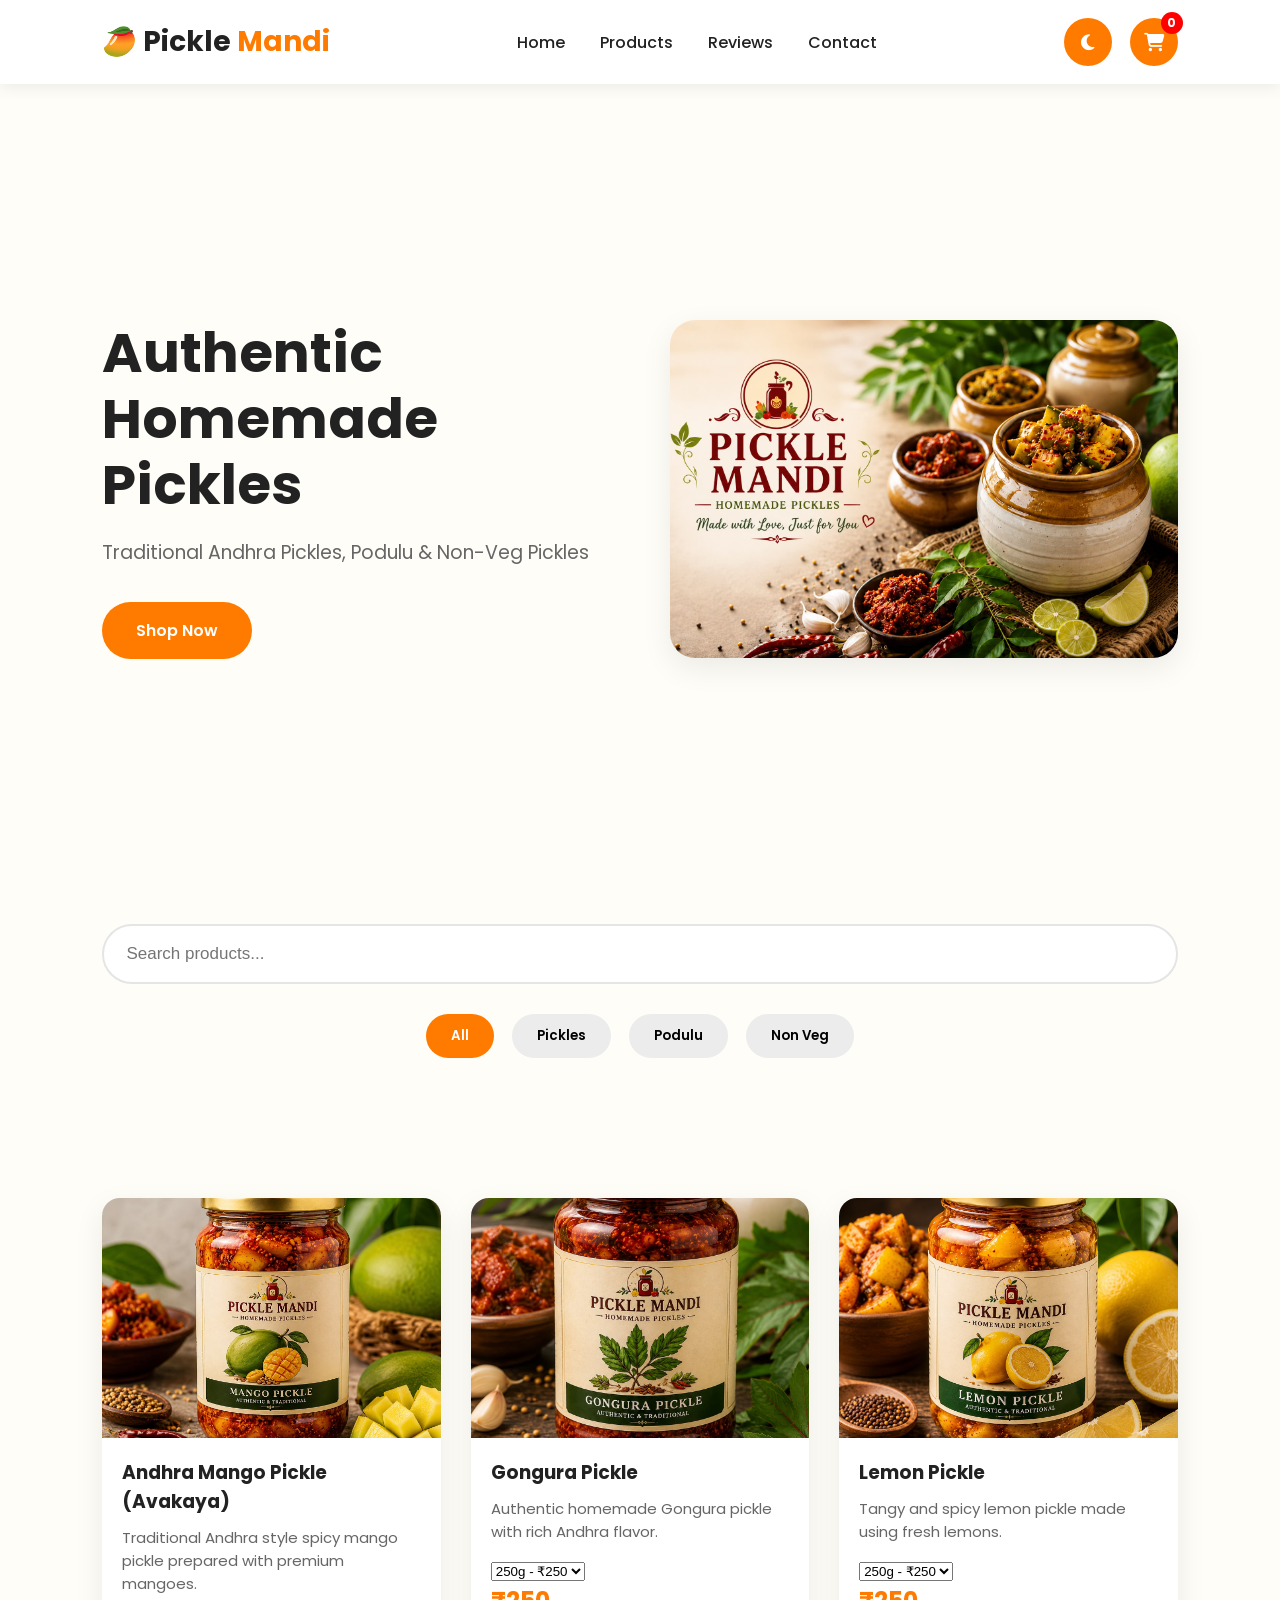
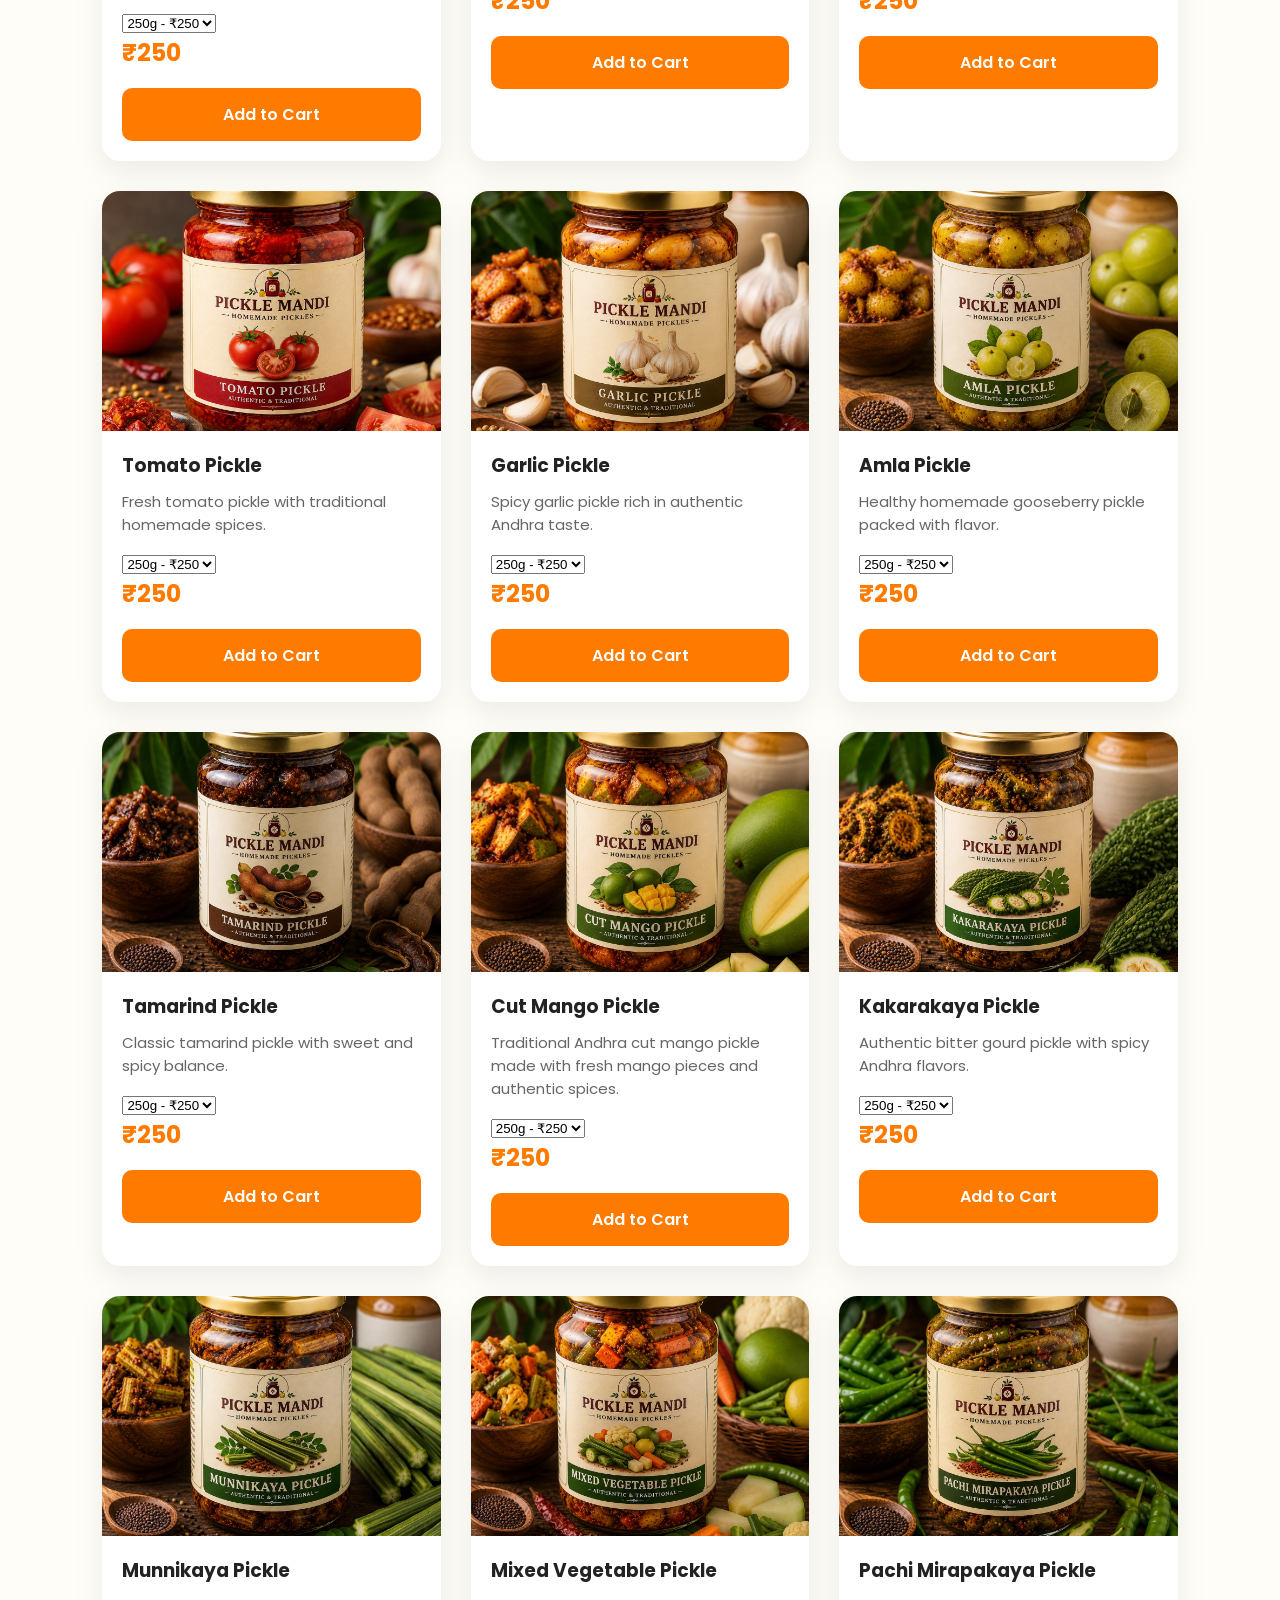
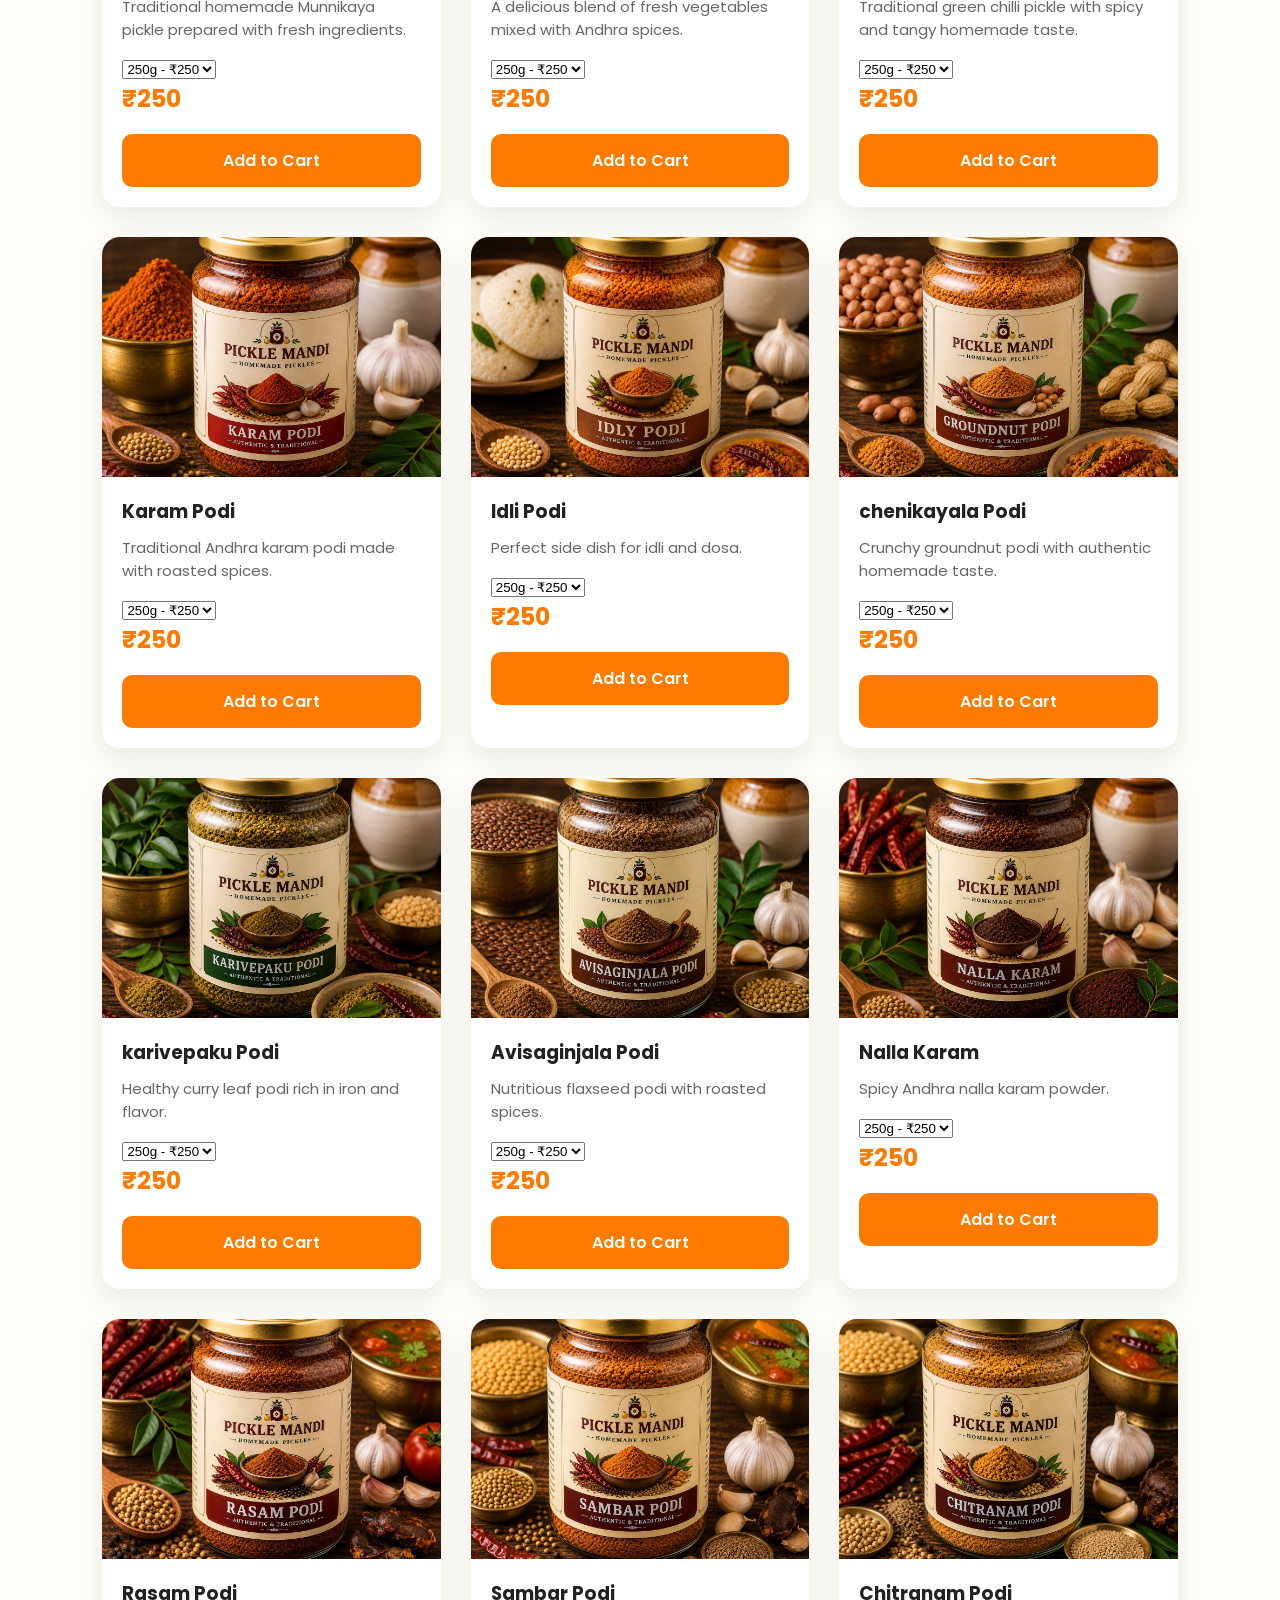
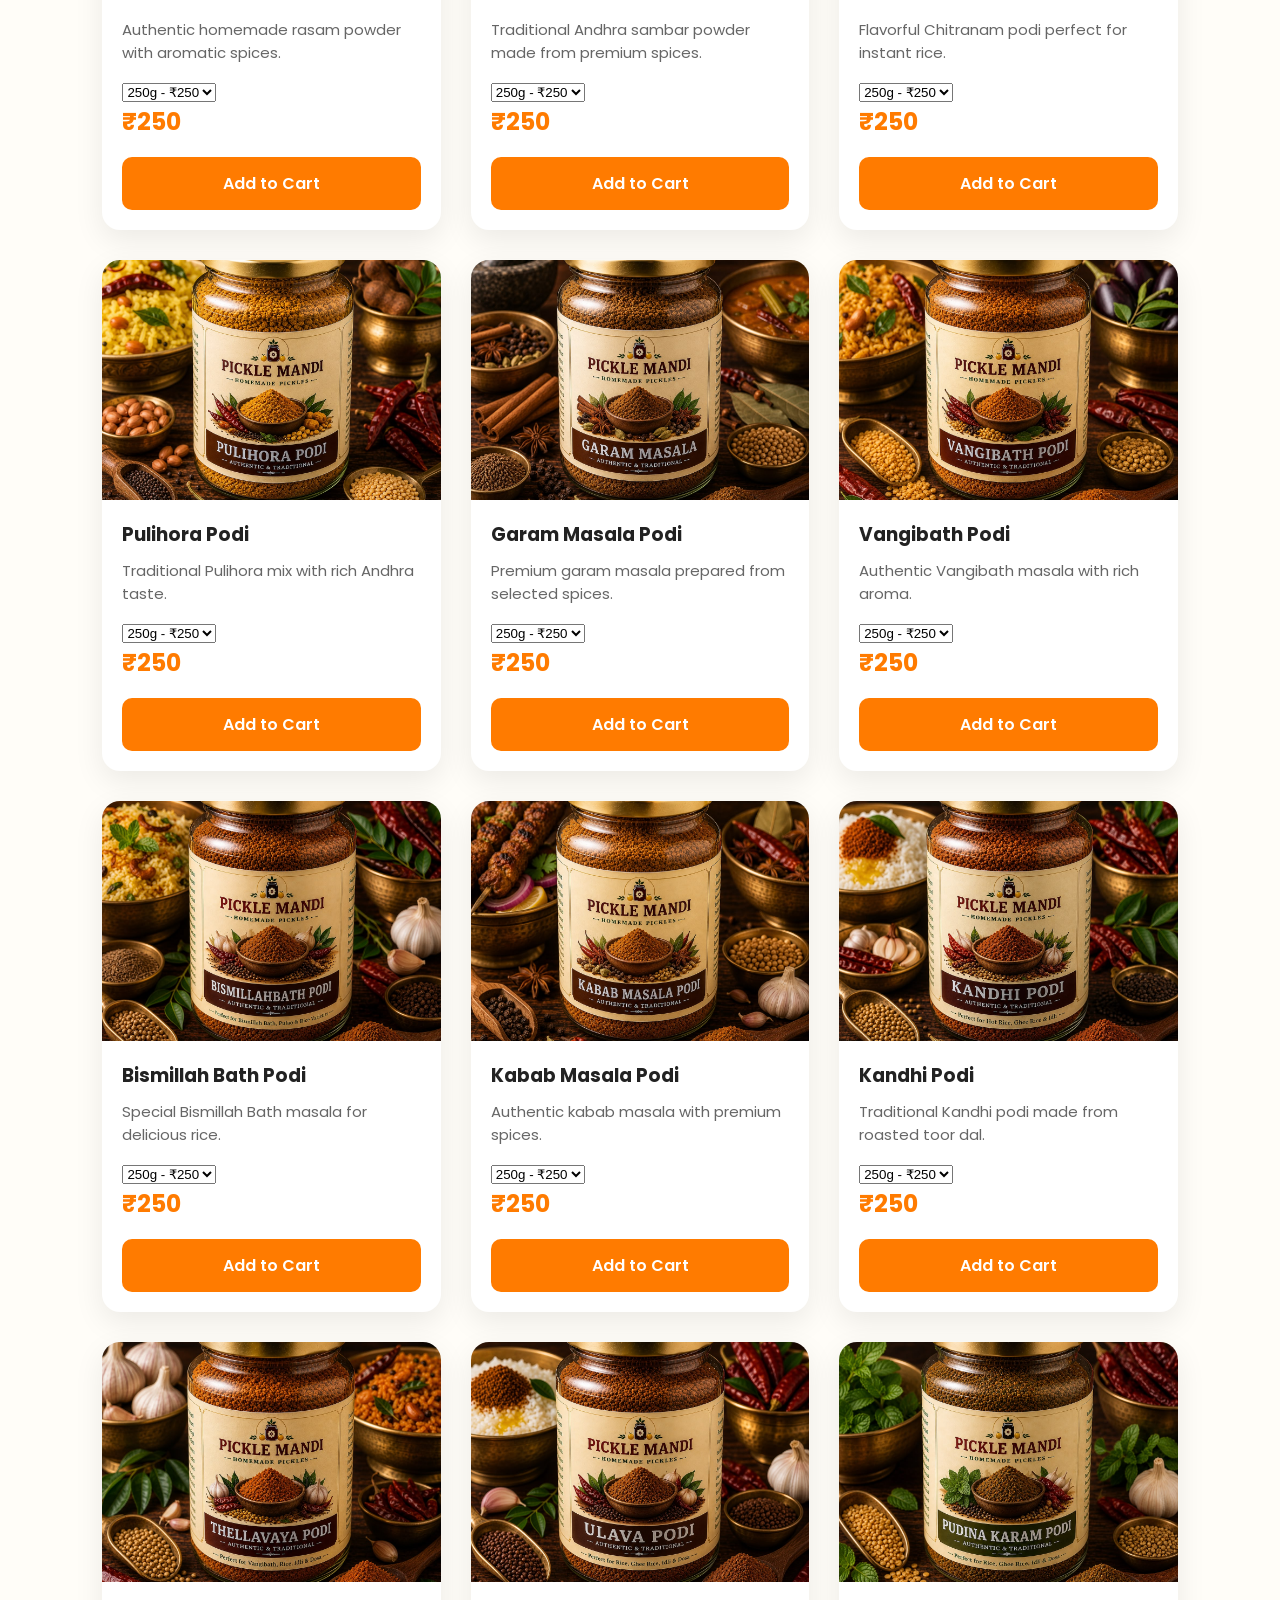
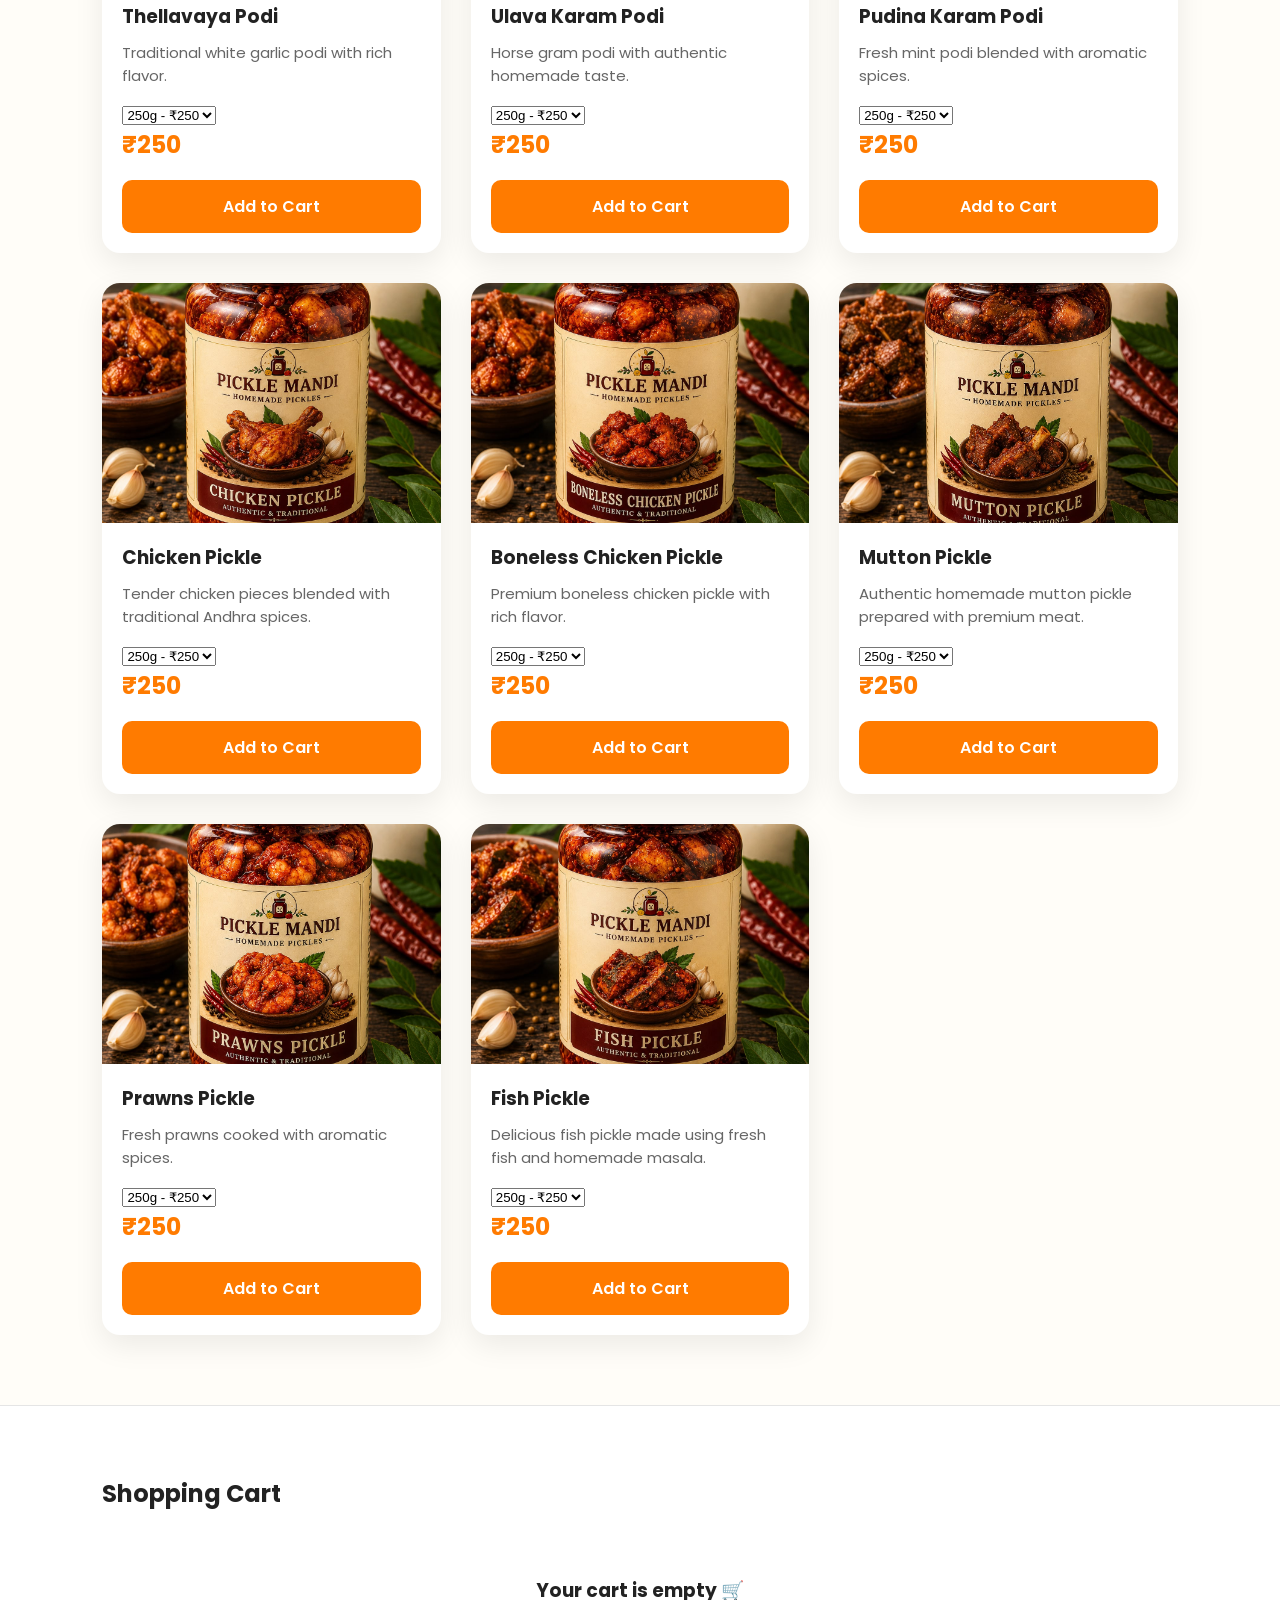
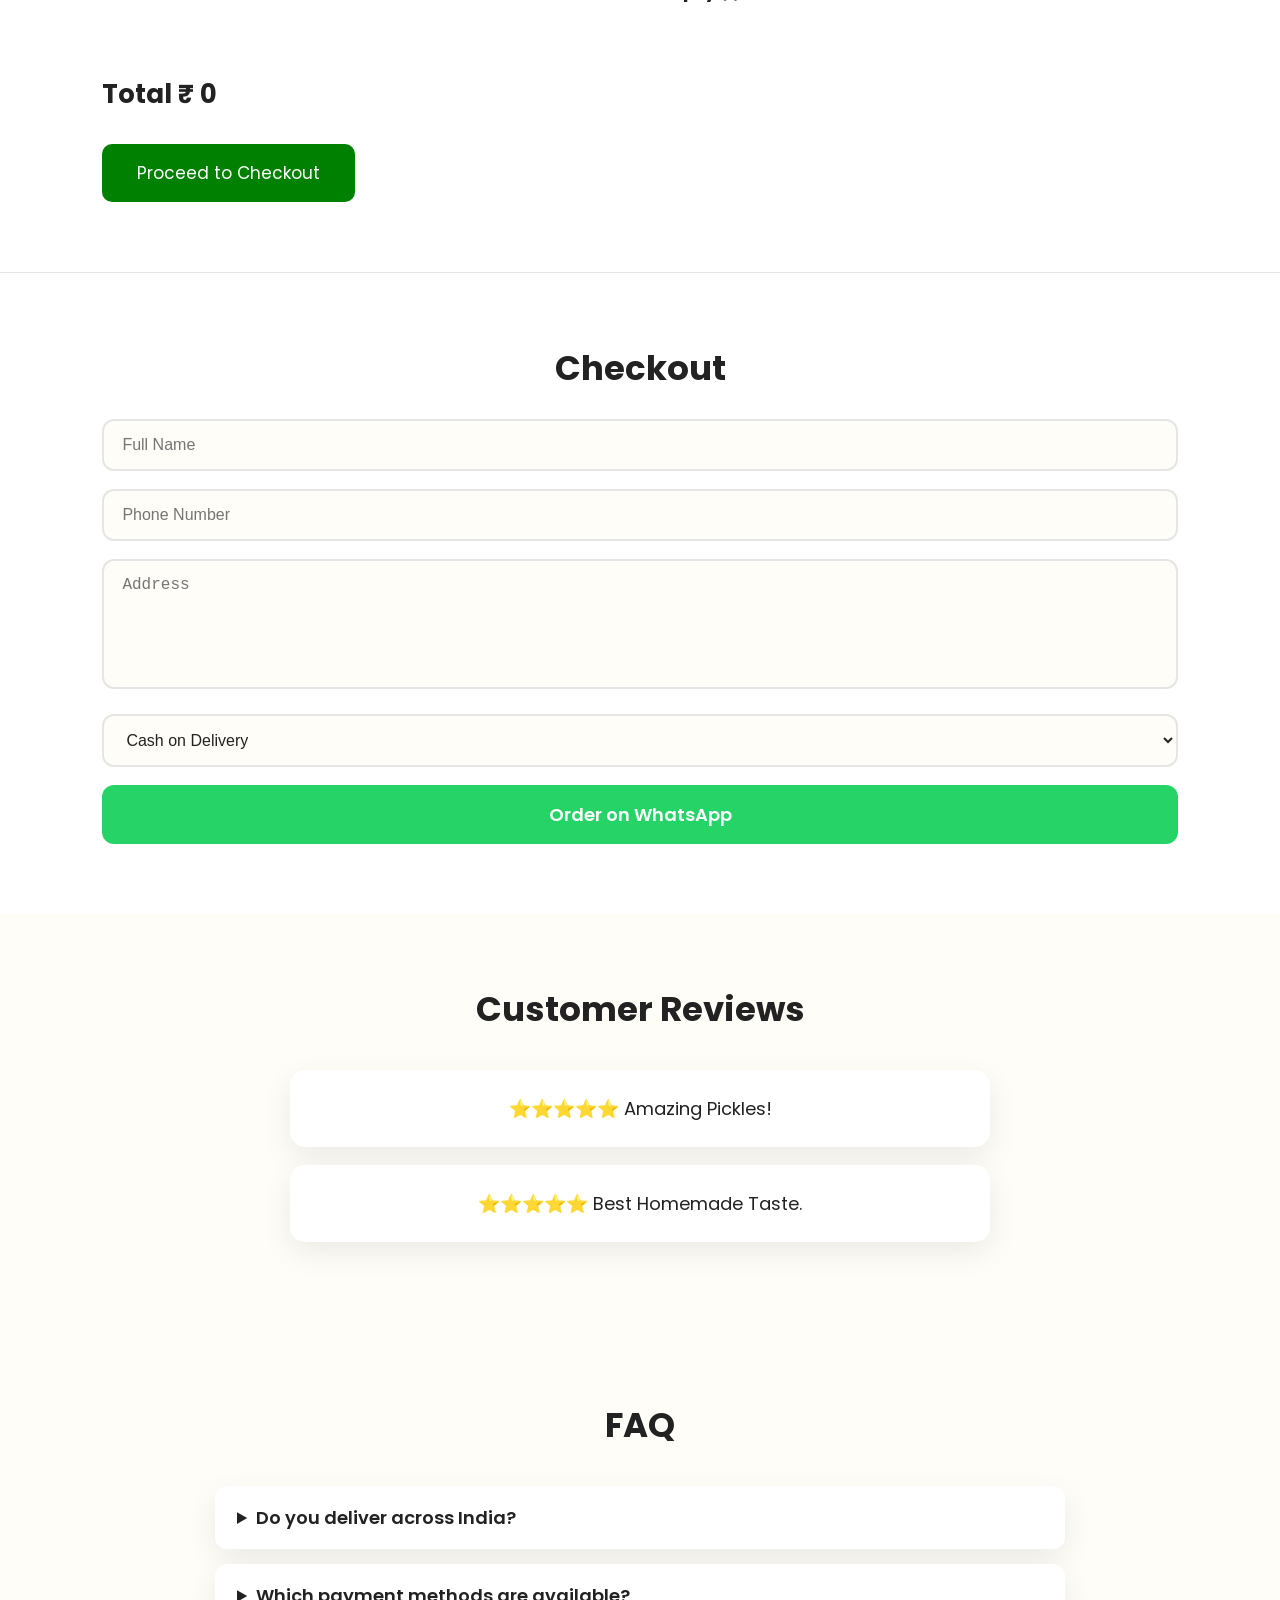
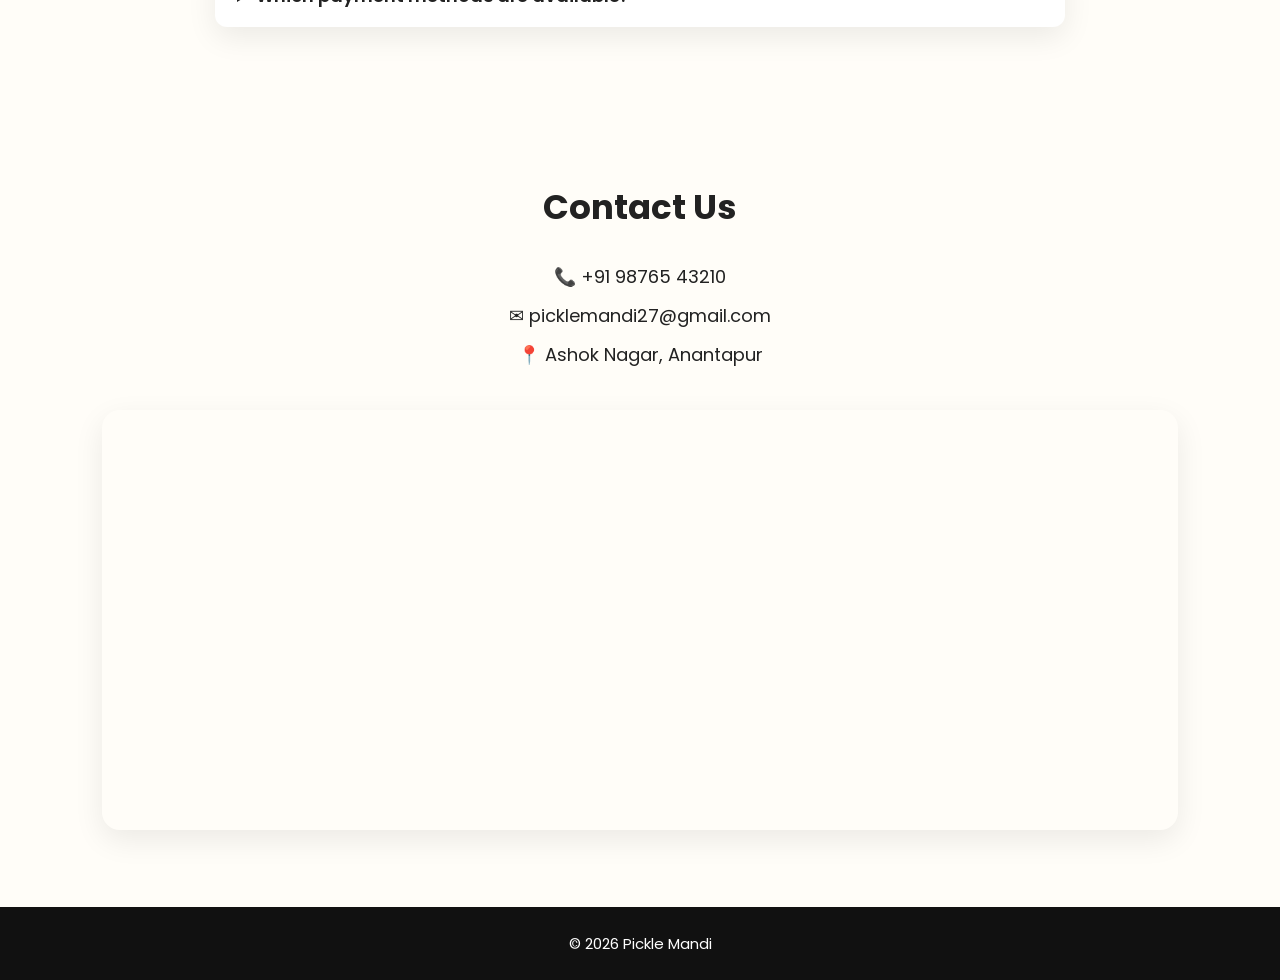
==== index.html @ 363d0252 "Add files via upload" ====
<!DOCTYPE html>
<html lang="en">
<head>
    <meta charset="UTF-8">
    <meta name="viewport" content="width=device-width, initial-scale=1.0">
    <title>Pickle Mandi</title>

    <link rel="stylesheet" href="style.css">

    <link rel="stylesheet"
    href="https://cdnjs.cloudflare.com/ajax/libs/font-awesome/6.6.0/css/all.min.css">
</head>

<body>

<header>

<nav class="navbar">

<div class="logo">

🥭 Pickle <span>Mandi</span>

</div>

<ul class="nav-links">

<li><a href="#home">Home</a></li>
<li><a href="#products">Products</a></li>
<li><a href="#reviews">Reviews</a></li>
<li><a href="#contact">Contact</a></li>

</ul>

<div class="nav-icons">

<button id="darkModeBtn">

<i class="fa-solid fa-moon"></i>

</button>

<button id="cartBtn">

<i class="fa-solid fa-cart-shopping"></i>

<span id="cartCount">0</span>

</button>

</div>

</nav>

</header>

<section class="hero" id="home">

<div class="hero-text">

<h1>

Authentic Homemade Pickles

</h1>

<p>

Traditional Andhra Pickles, Podulu & Non-Veg Pickles

</p>

<a href="#products" class="shop-btn">

Shop Now

</a>

</div>

<div class="hero-image">

 <img src="images/hero.jpeg" alt="Pickle Mandi Hero">

</div>

</section>

<section class="search-section">

<input

type="text"

id="search"

placeholder="Search products...">

</section>

<section class="categories">

<button class="category active">

All

</button>

<button class="category">

Pickles

</button>

<button class="category">

Podulu

</button>

<button class="category">

Non Veg

</button>

</section>

<section id="products">

<div id="productContainer">

<!-- Products loaded from products.js -->

</div>

</section>

<section id="cartSection">

<h2>

Shopping Cart

</h2>

<div id="cartItems">

Your cart is empty.

</div>

<div class="cart-total">

Total ₹

<span id="totalPrice">

0

</span>

</div>

<button id="checkoutBtn">

Proceed to Checkout

</button>

</section>

<section id="checkout">

<h2>

Checkout

</h2>

<input

type="text"

id="customerName"

placeholder="Full Name">

<input

type="tel"

id="customerPhone"

placeholder="Phone Number">

<textarea

id="customerAddress"

placeholder="Address"></textarea>

<select id="payment">

<option>

Cash on Delivery

</option>

<option>

UPI

</option>

</select>

<button id="whatsappOrder">

Order on WhatsApp

</button>

</section>

<section id="reviews">

<h2>

Customer Reviews

</h2>

<div class="review">

⭐⭐⭐⭐⭐ Amazing Pickles!

</div>

<div class="review">

⭐⭐⭐⭐⭐ Best Homemade Taste.

</div>

</section>

<section id="faq">

<h2>

FAQ

</h2>

<details>

<summary>

Do you deliver across India?

</summary>

<p>

Yes.

</p>

</details>

<details>

<summary>

Which payment methods are available?

</summary>

<p>

UPI & Cash on Delivery.

</p>

</details>

</section>

<section id="contact">

<h2>

Contact Us

</h2>

<p>

📞 +91 98765 43210

</p>

<p>

✉ picklemandi27@gmail.com

</p>

<p>

📍 Ashok Nagar, Anantapur

</p>

<iframe

src="https://www.google.com/maps?q=Anantapur&output=embed">

</iframe>

</section>

<footer>

© 2026 Pickle Mandi

</footer>

<script src="products.js"></script>
<script src="script.js"></script>

</body>
</html>
---- style.css ----
/*==================================================
            PICKLE MANDI STYLE.CSS
==================================================*/

@import url('https://fonts.googleapis.com/css2?family=Poppins:wght@300;400;500;600;700;800&display=swap');

:root{

--primary:#ff7b00;
--primary-dark:#e46d00;
--secondary:#1f2937;
--bg:#fffdf8;
--card:#ffffff;
--text:#222;
--light:#666;
--border:#e5e5e5;
--shadow:0 10px 30px rgba(0,0,0,.08);
--radius:16px;
--transition:.3s ease;

}

body.dark{

--bg:#111827;
--card:#1f2937;
--text:#ffffff;
--light:#c9c9c9;
--border:#374151;
--secondary:#ffffff;

}

*{
margin:0;
padding:0;
box-sizing:border-box;
scroll-behavior:smooth;
}

body{

font-family:'Poppins',sans-serif;
background:var(--bg);
color:var(--text);
transition:.3s;
overflow-x:hidden;

}

img{
width:100%;
display:block;
}

a{
text-decoration:none;
color:inherit;
}

button{

font-family:inherit;
cursor:pointer;
border:none;
transition:.3s;

}

section{

padding:70px 8%;

}

/*================ NAVBAR =================*/

header{

position:sticky;
top:0;
z-index:1000;
background:var(--card);
box-shadow:0 3px 15px rgba(0,0,0,.08);

}

.navbar{

display:flex;
align-items:center;
justify-content:space-between;
padding:18px 8%;

}

.logo{

font-size:28px;
font-weight:700;

}

.logo span{

color:var(--primary);

}

.nav-links{

display:flex;
gap:35px;
list-style:none;

}

.nav-links a{

font-weight:500;
position:relative;

}

.nav-links a::after{

content:"";
position:absolute;
left:0;
bottom:-6px;
width:0;
height:2px;
background:var(--primary);
transition:.3s;

}

.nav-links a:hover::after{

width:100%;

}

.nav-icons{

display:flex;
align-items:center;
gap:18px;

}

.nav-icons button{

background:var(--primary);
color:white;
width:48px;
height:48px;
border-radius:50%;
font-size:18px;
position:relative;

}

.nav-icons button:hover{

transform:scale(1.08);

}

#cartCount{

position:absolute;
top:-6px;
right:-5px;
background:red;
width:22px;
height:22px;
display:flex;
align-items:center;
justify-content:center;
border-radius:50%;
font-size:12px;
font-weight:700;
}

/*================ HERO =================*/

.hero{

display:grid;
grid-template-columns:1fr 1fr;
gap:60px;
align-items:center;
min-height:90vh;

}

.hero h1{

font-size:55px;
line-height:1.2;
margin-bottom:20px;

}

.hero p{

font-size:19px;
color:var(--light);
margin-bottom:35px;

}

.shop-btn{

display:inline-block;
background:var(--primary);
color:#fff;
padding:16px 34px;
border-radius:40px;
font-weight:600;

}

.shop-btn:hover{

background:var(--primary-dark);
transform:translateY(-3px);

}

.hero-image img{

border-radius:25px;
box-shadow:var(--shadow);

}

/*================ SEARCH =================*/

.search-section{

padding-top:30px;
padding-bottom:30px;

}

#search{

width:100%;
padding:18px 22px;
border:2px solid var(--border);
border-radius:50px;
font-size:17px;
background:var(--card);
color:var(--text);

}

#search:focus{

outline:none;
border-color:var(--primary);

}

/*================ CATEGORY =================*/

.categories{

display:flex;
justify-content:center;
gap:18px;
flex-wrap:wrap;
padding-top:0;

}

.category{

padding:12px 25px;
border-radius:30px;
background:#ececec;
font-weight:600;

}

.category.active{

background:var(--primary);
color:white;

}

.category:hover{

background:var(--primary);
color:white;

}

/*================ PRODUCTS =================*/

#productContainer{

display:grid;
grid-template-columns:repeat(auto-fit,minmax(280px,1fr));
gap:30px;

}

.product-card{

background:var(--card);
border-radius:18px;
overflow:hidden;
box-shadow:var(--shadow);
transition:.35s;

}

.product-card:hover{

transform:translateY(-8px);

}

.product-card img{

height:240px;
object-fit:cover;

}

.product-info{

padding:20px;

}

.product-info h3{

margin-bottom:10px;

}

.product-info p{

color:var(--light);
font-size:15px;
margin-bottom:15px;

}

.price{

font-size:24px;
font-weight:700;
color:var(--primary);

}

.add-cart{

margin-top:18px;
width:100%;
padding:14px;
border-radius:10px;
background:var(--primary);
color:white;
font-size:16px;
font-weight:600;

}

.add-cart:hover{

background:var(--primary-dark);

}

/*================ CART =================*/

#cartSection{

background:var(--card);

border-top:1px solid var(--border);

}

#cartSection h2{

margin-bottom:25px;

}

#cartItems{

display:flex;
flex-direction:column;
gap:18px;

}

.cart-item{

display:flex;
justify-content:space-between;
align-items:center;
background:var(--bg);
padding:18px;
border-radius:12px;

}

.cart-left{

display:flex;
flex-direction:column;
gap:8px;

}

.qty-box{

display:flex;
align-items:center;
gap:10px;

}

.qty-box button{

width:35px;
height:35px;
border-radius:8px;
background:var(--primary);
color:white;

}

.remove-btn{

background:red;
color:white;
padding:10px 16px;
border-radius:8px;

}

.cart-total{

font-size:26px;
font-weight:700;
margin:30px 0;

}

#checkoutBtn{

background:green;
color:white;
padding:16px 35px;
border-radius:10px;
font-size:17px;

}

#checkoutBtn:hover{

transform:translateY(-3px);

}
/*================ CHECKOUT =================*/

#checkout{

background:var(--card);
border-top:1px solid var(--border);

}

#checkout h2{

margin-bottom:25px;
text-align:center;
font-size:34px;

}

#checkout input,
#checkout textarea,
#checkout select{

width:100%;
padding:15px 18px;
margin-bottom:18px;
border:2px solid var(--border);
border-radius:12px;
font-size:16px;
background:var(--bg);
color:var(--text);
transition:.3s;

}

#checkout textarea{

height:130px;
resize:none;

}

#checkout input:focus,
#checkout textarea:focus,
#checkout select:focus{

outline:none;
border-color:var(--primary);

}

#whatsappOrder{

width:100%;
padding:16px;
background:#25D366;
color:#fff;
font-size:18px;
font-weight:600;
border-radius:12px;

}

#whatsappOrder:hover{

transform:translateY(-3px);

}

/*================ REVIEWS =================*/

#reviews{

text-align:center;

}

#reviews h2{

font-size:34px;
margin-bottom:35px;

}

.review{

background:var(--card);
padding:25px;
margin:18px auto;
max-width:700px;
border-radius:15px;
box-shadow:var(--shadow);
font-size:18px;

}

/*================ FAQ =================*/

#faq h2{

text-align:center;
font-size:34px;
margin-bottom:35px;

}

details{

background:var(--card);
margin:15px auto;
max-width:850px;
padding:18px 22px;
border-radius:12px;
box-shadow:var(--shadow);
cursor:pointer;

}

summary{

font-size:18px;
font-weight:600;

}

details p{

margin-top:15px;
line-height:1.7;
color:var(--light);

}

/*================ CONTACT =================*/

#contact{

text-align:center;

}

#contact h2{

font-size:34px;
margin-bottom:30px;

}

#contact p{

font-size:18px;
margin:12px 0;

}

#contact iframe{

margin-top:30px;
width:100%;
height:420px;
border:none;
border-radius:18px;
box-shadow:var(--shadow);

}

/*================ FOOTER =================*/

footer{

background:#111;
color:#fff;
text-align:center;
padding:25px;
font-size:15px;

}

/*================ SCROLLBAR =================*/

::-webkit-scrollbar{

width:10px;

}

::-webkit-scrollbar-thumb{

background:var(--primary);
border-radius:10px;

}

::-webkit-scrollbar-track{

background:#ddd;

}

/*================ TOAST =================*/

.toast{

position:fixed;
bottom:25px;
right:25px;
background:var(--primary);
color:#fff;
padding:16px 22px;
border-radius:12px;
font-weight:600;
box-shadow:0 10px 25px rgba(0,0,0,.2);
opacity:0;
pointer-events:none;
transition:.4s;
z-index:5000;

}

.toast.show{

opacity:1;
pointer-events:auto;

}

/*================ ANIMATIONS =================*/

@keyframes fadeUp{

0%{

opacity:0;
transform:translateY(40px);

}

100%{

opacity:1;
transform:translateY(0);

}

}

.hero-text,
.hero-image,
.product-card,
.review,
details{

animation:fadeUp .8s ease;

}

/*================ RESPONSIVE =================*/

@media(max-width:1100px){

.hero{

grid-template-columns:1fr;
text-align:center;

}

.hero h1{

font-size:42px;

}

.hero-image{

max-width:600px;
margin:auto;

}

}

@media(max-width:900px){

.navbar{

flex-wrap:wrap;
gap:20px;

}

.nav-links{

width:100%;
justify-content:center;
flex-wrap:wrap;
gap:18px;

}

}

@media(max-width:768px){

section{

padding:60px 5%;

}

.hero{

gap:40px;

}

.hero h1{

font-size:34px;

}

.hero p{

font-size:16px;

}

.logo{

font-size:22px;

}

.nav-icons button{

width:42px;
height:42px;

}

.product-card img{

height:210px;

}

.cart-item{

flex-direction:column;
align-items:flex-start;
gap:18px;

}

.remove-btn{

width:100%;

}

}

@media(max-width:550px){

.hero h1{

font-size:30px;

}

.shop-btn{

width:100%;
text-align:center;

}

.categories{

gap:10px;

}

.category{

padding:10px 18px;
font-size:14px;

}

#checkout h2,
#reviews h2,
#faq h2,
#contact h2{

font-size:28px;

}

.review{

font-size:16px;

}

.cart-total{

font-size:22px;

}

#checkoutBtn{

width:100%;

}

}

@media(max-width:380px){

.hero h1{

font-size:26px;

}

.logo{

font-size:19px;

}

#search{

font-size:15px;

}

.product-info h3{

font-size:18px;

}

.price{

font-size:22px;

}

}

/*================ END =================*/
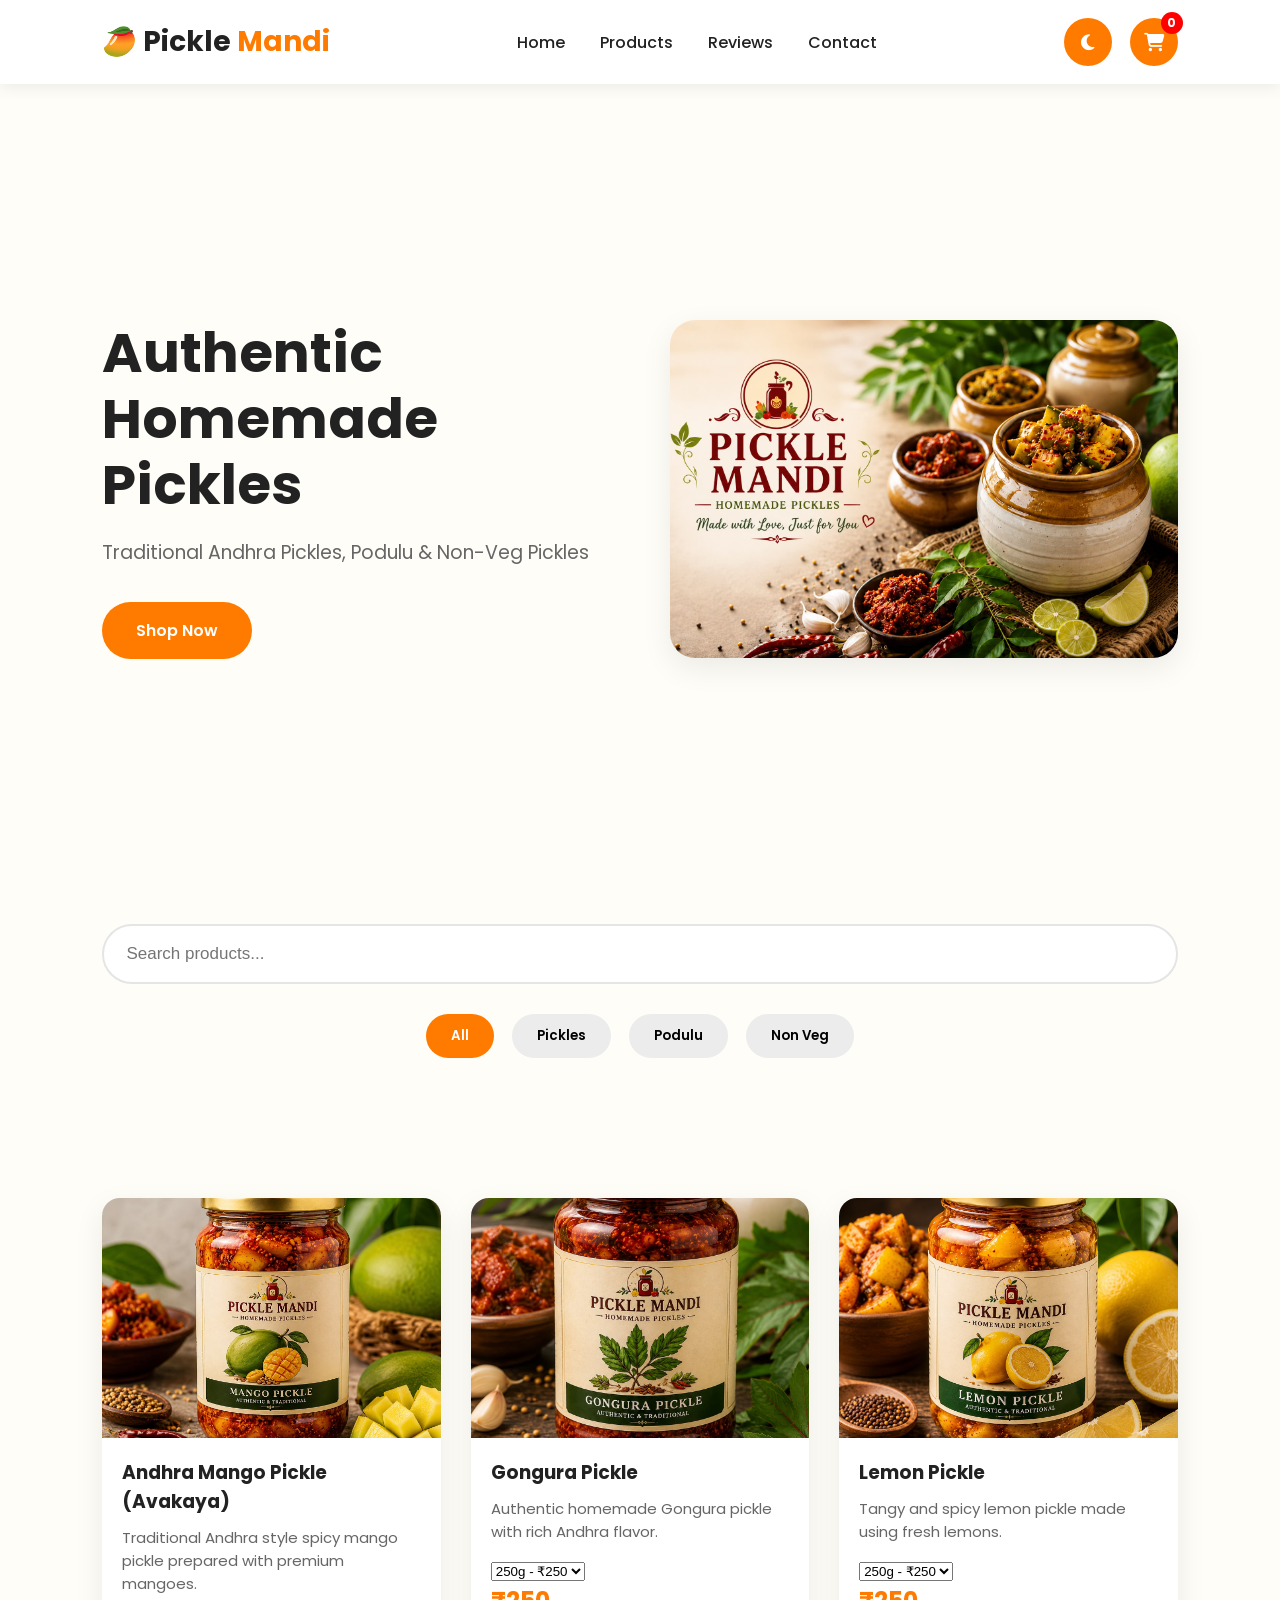
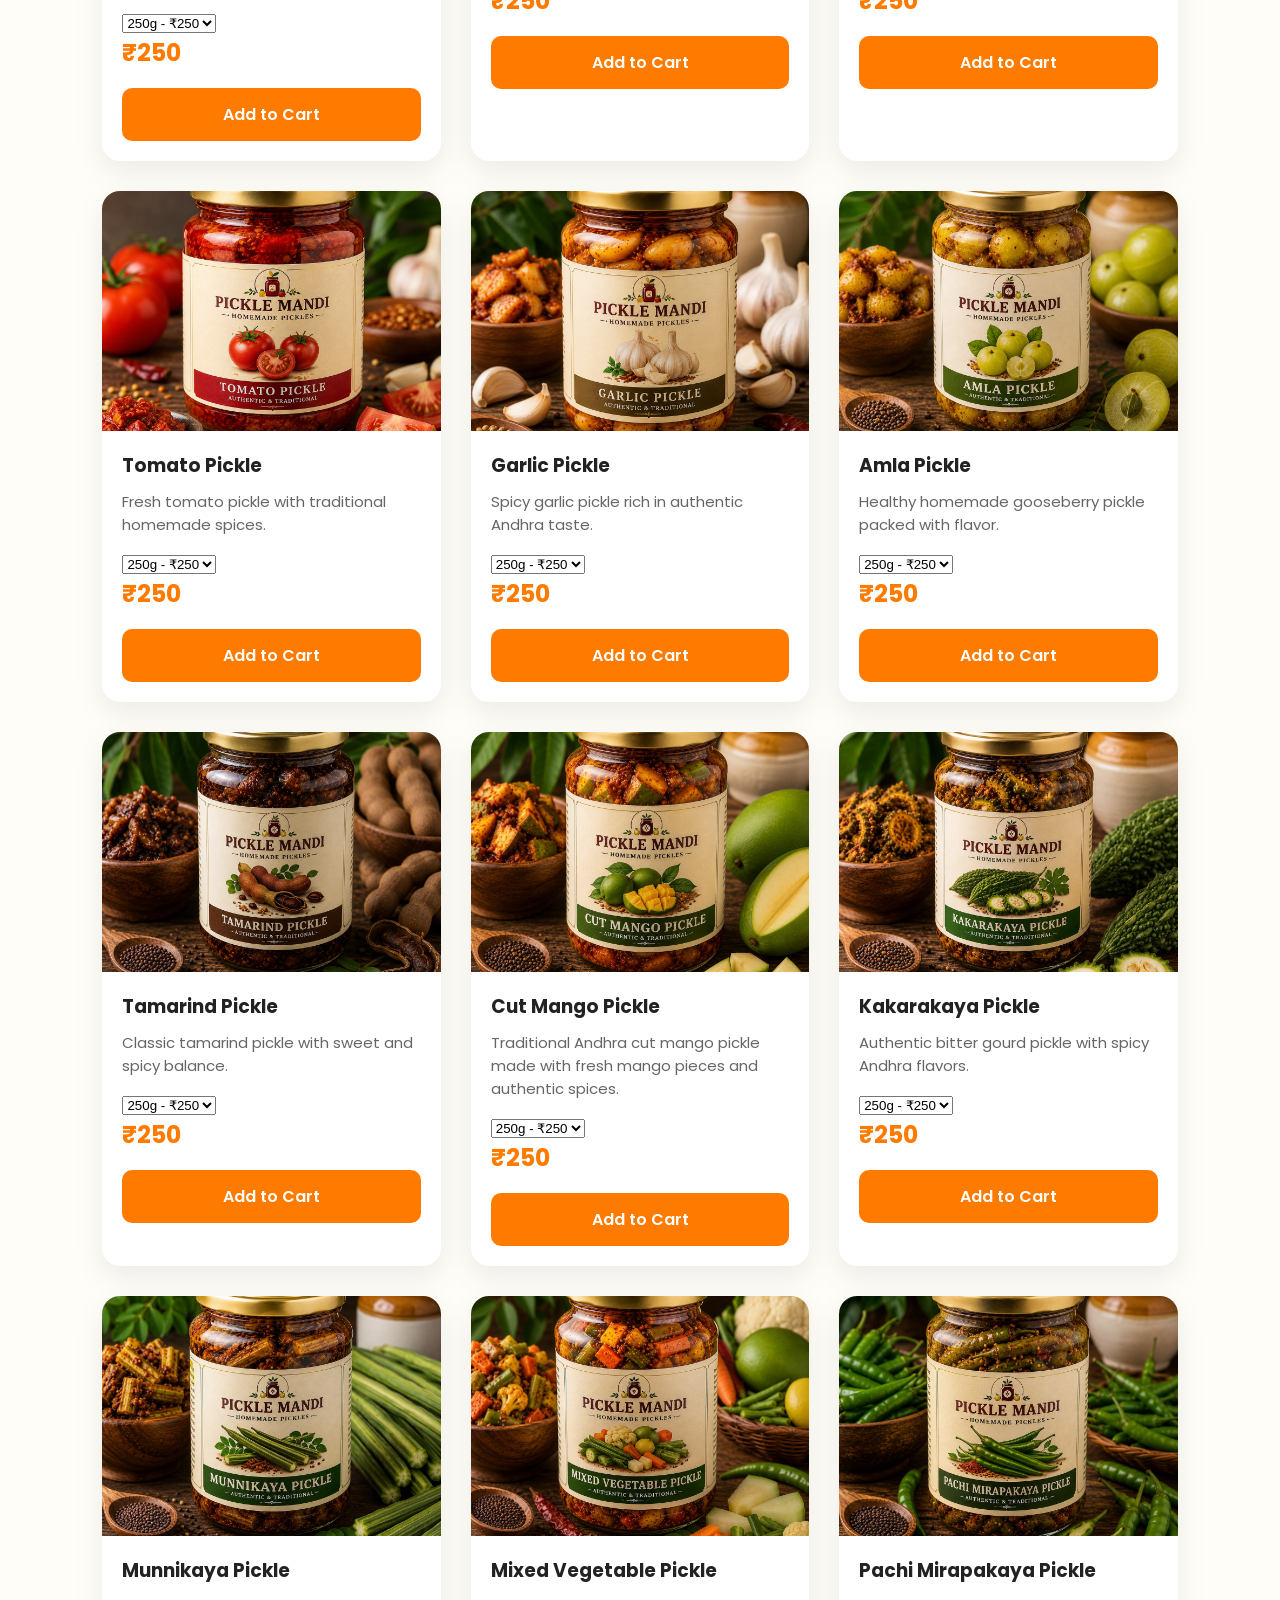
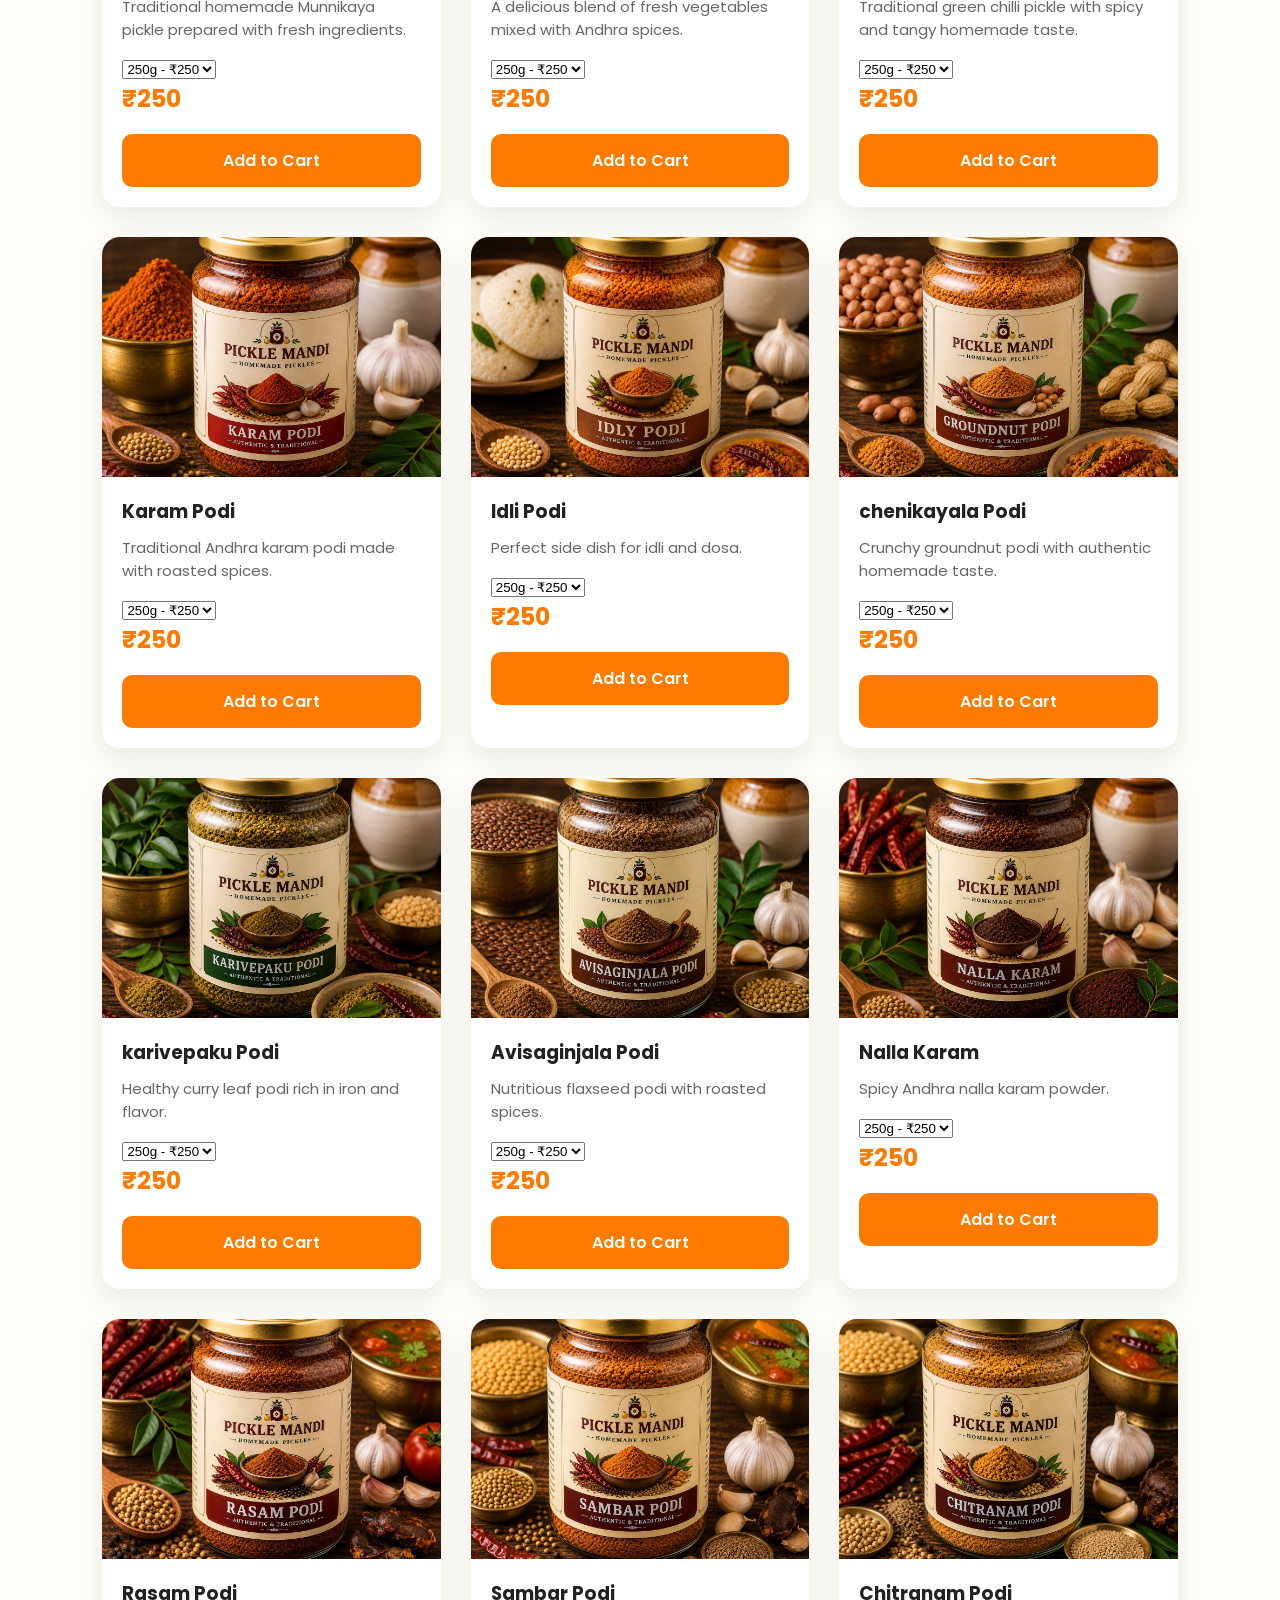
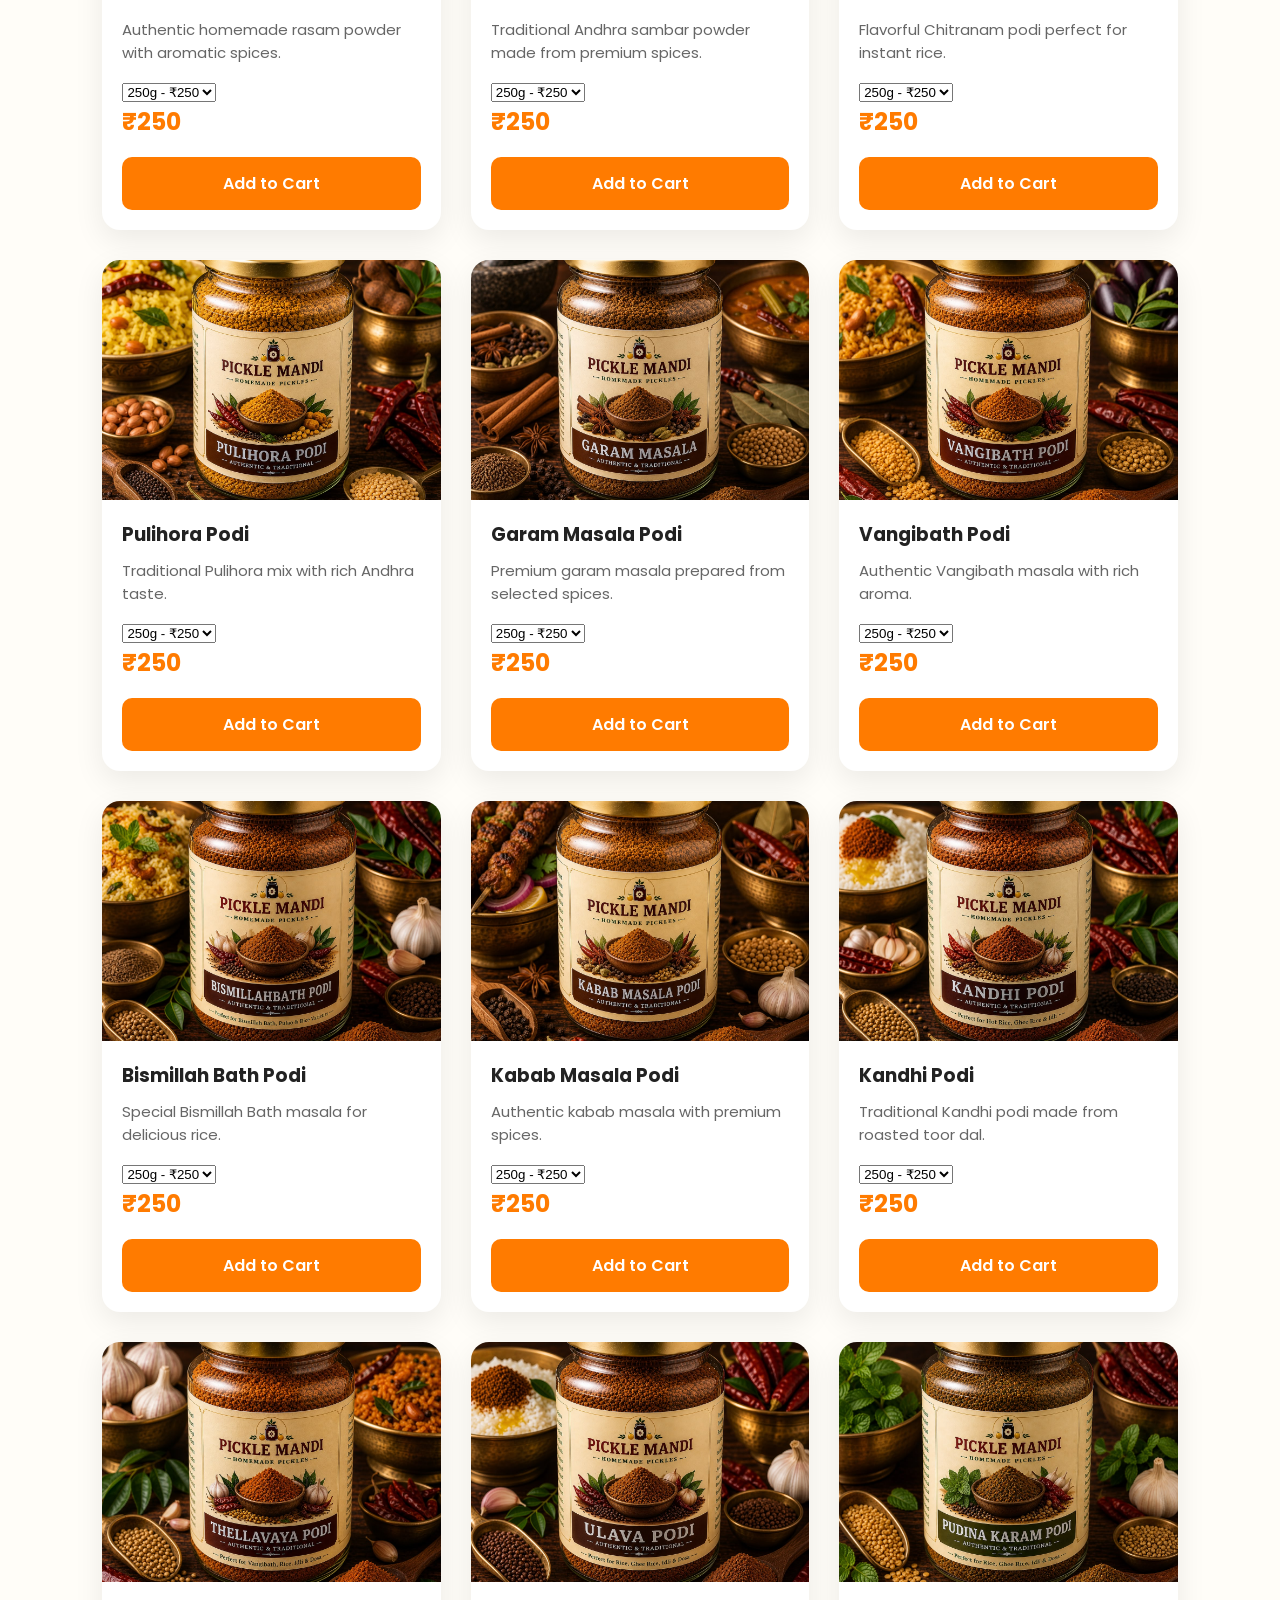
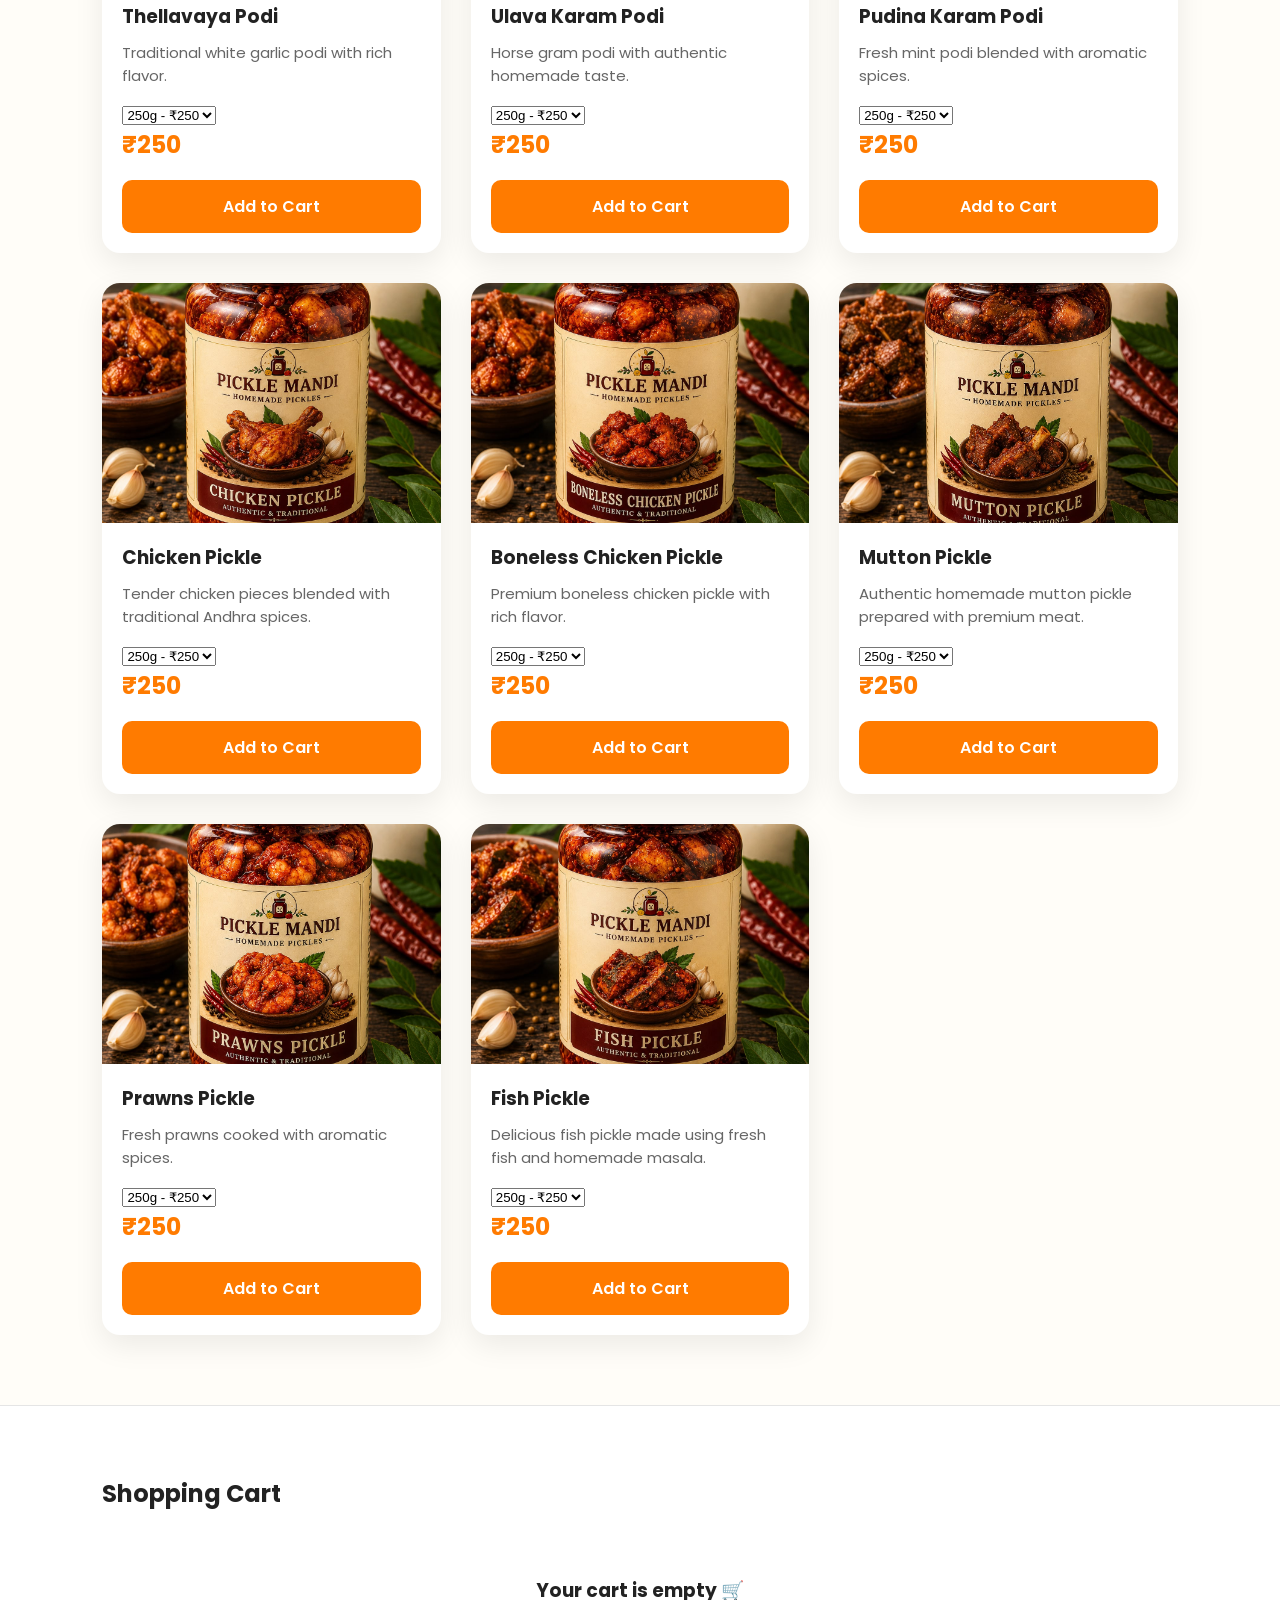
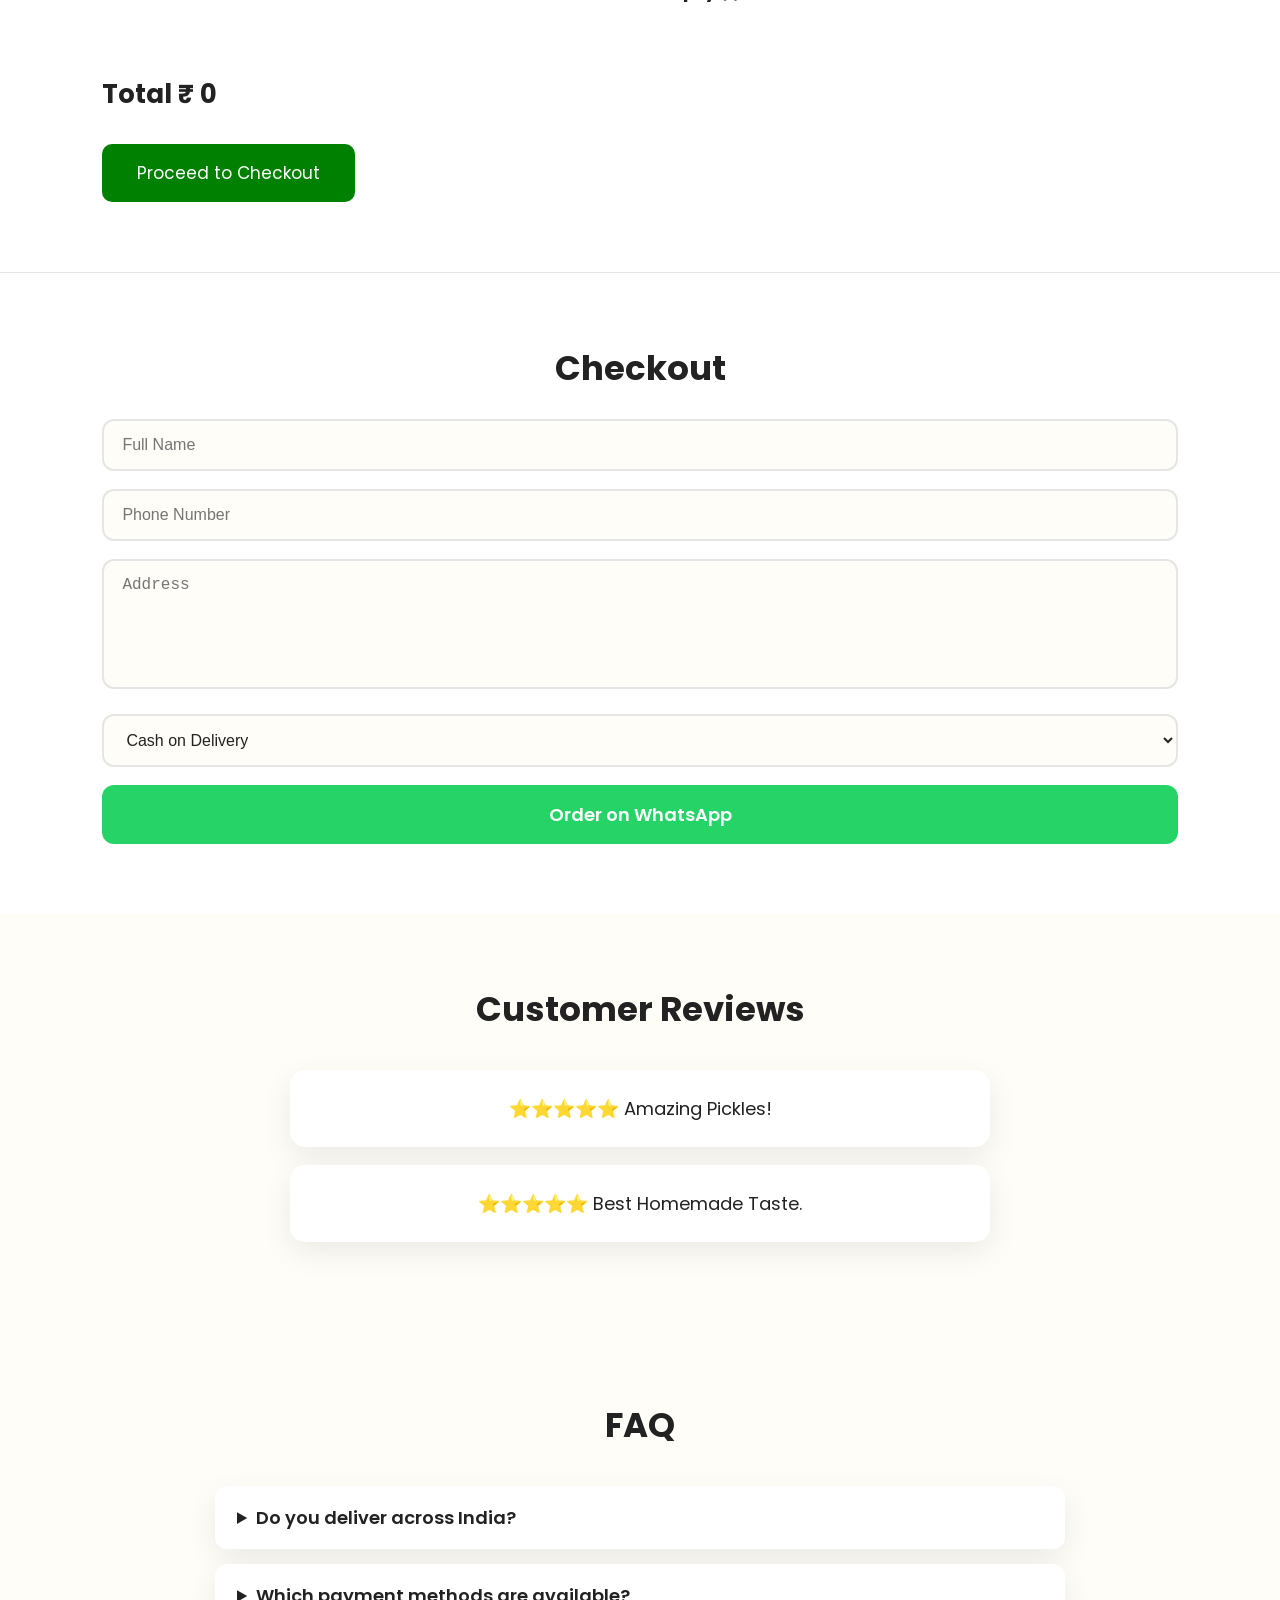
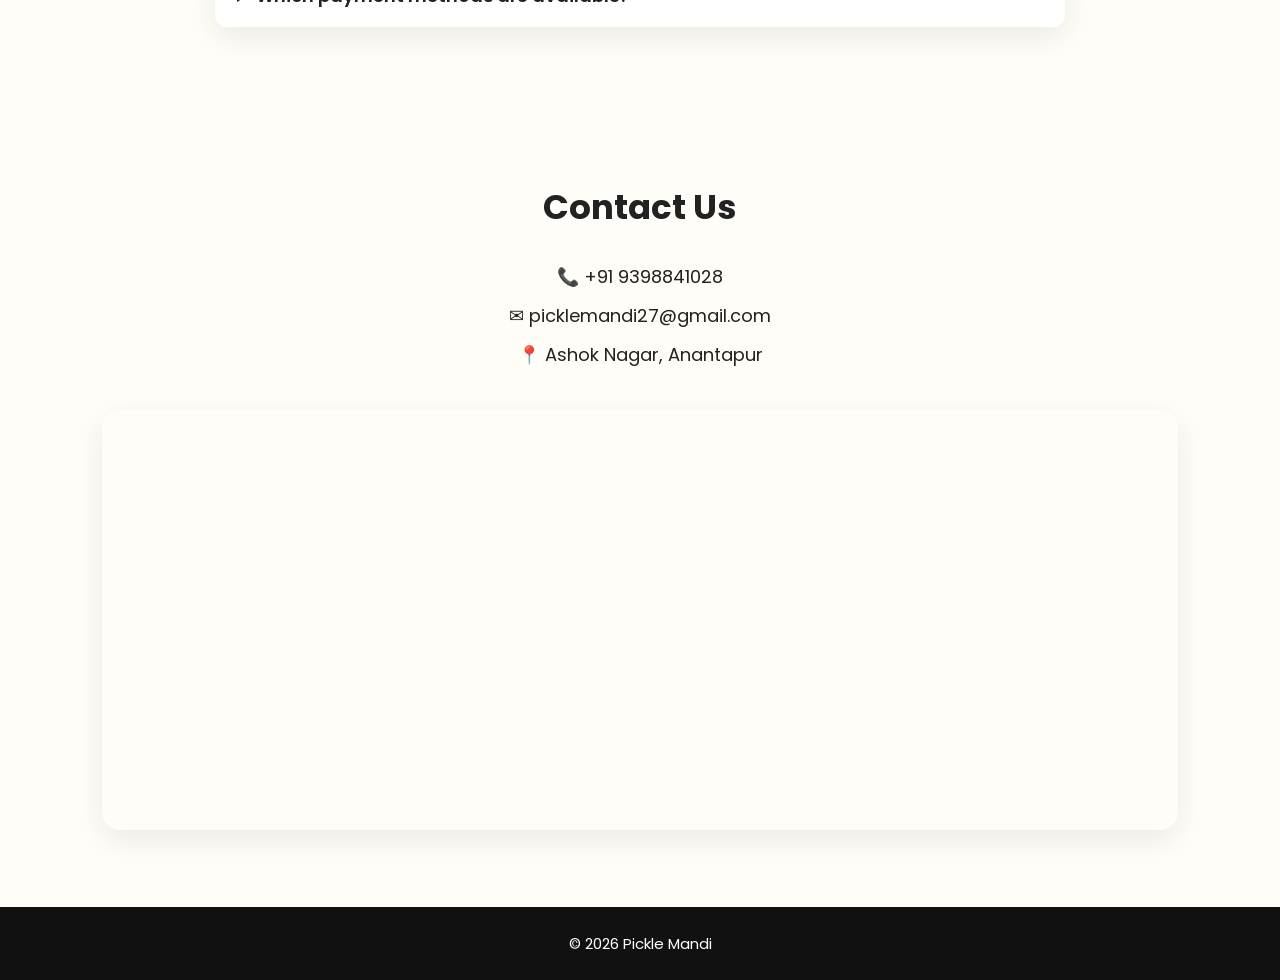
==== commit 2e3ad94c: "Update index.html" ====
--- a/index.html
+++ b/index.html
@@ -1,14 +1,22 @@
 <!DOCTYPE html>
 <html lang="en">
 <head>
+    <head>
+
     <meta charset="UTF-8">
+
     <meta name="viewport" content="width=device-width, initial-scale=1.0">
+
+    <meta name="google-site-verification" content="pASUIFnrhC1W3qjGEdmOed4_8gPXz4xyEbmmatRMyL4" />
+
     <title>Pickle Mandi</title>
 
     <link rel="stylesheet" href="style.css">
 
     <link rel="stylesheet"
-    href="https://cdnjs.cloudflare.com/ajax/libs/font-awesome/6.6.0/css/all.min.css">
+          href="https://cdnjs.cloudflare.com/ajax/libs/font-awesome/6.6.0/css/all.min.css">
+
+</head>
 </head>
 
 <body>
@@ -298,7 +306,7 @@
 
 <p>
 
-📞 +91 98765 43210
+📞 +91 9398841028
 
 </p>
 
@@ -332,4 +340,4 @@
 <script src="script.js"></script>
 
 </body>
-</html>+</html>
